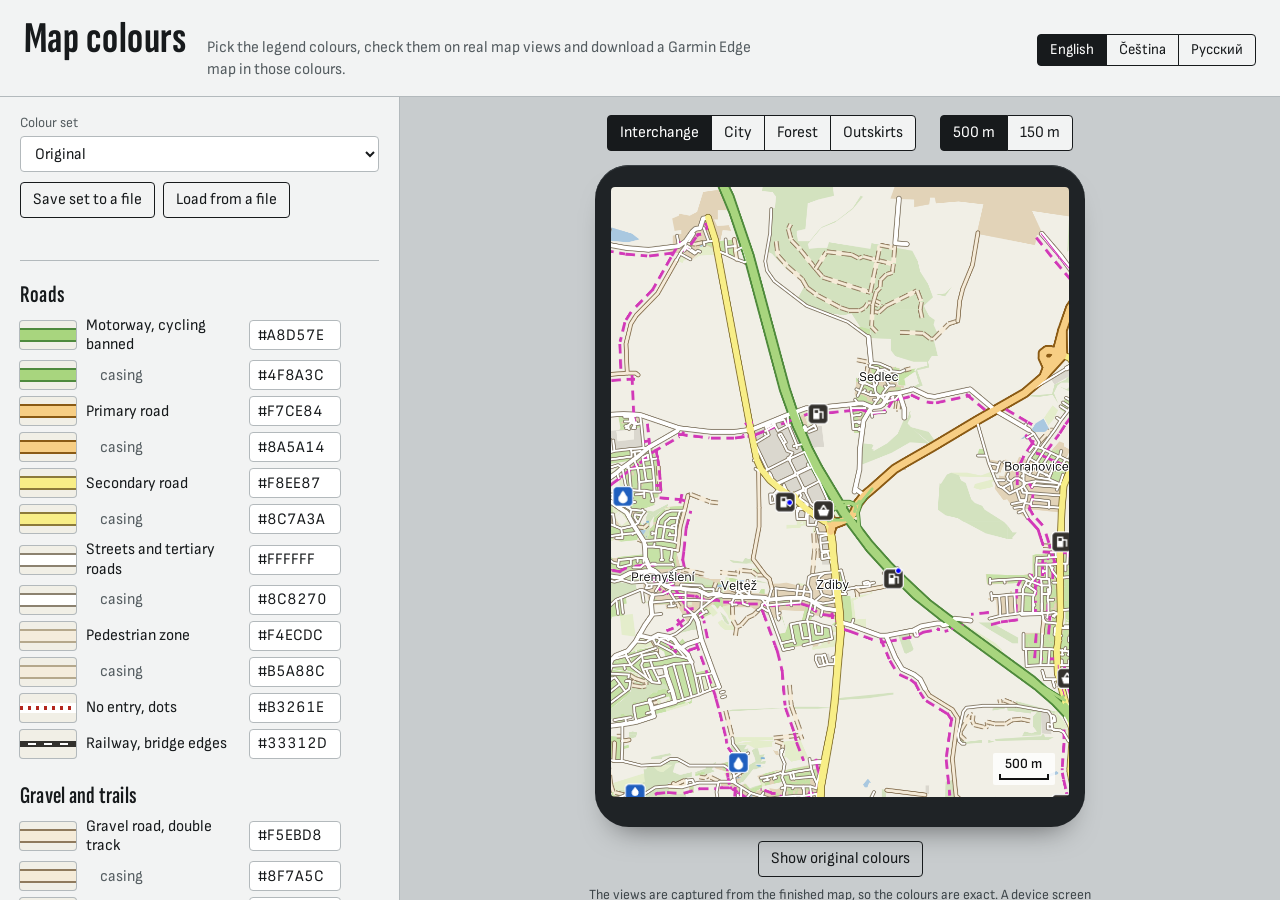
==== site/index.html @ abed0397 "Map style, build scripts and colour configurator A cycling map for Garmin Edge built from OpenStreet" ====
<!doctype html>
<html lang="en">
<head>
<meta charset="utf-8">
<meta name="viewport" content="width=device-width, initial-scale=1">
<title>Map colours for Garmin Edge</title>
<meta name="description" content="Pick the colours of a cycling map for Garmin Edge, preview them and download the recoloured .img. Everything happens in your browser.">
<link rel="icon" href="data:,">
<link rel="preconnect" href="https://fonts.googleapis.com">
<link rel="preconnect" href="https://fonts.gstatic.com" crossorigin>
<link href="https://fonts.googleapis.com/css2?family=Sofia+Sans+Extra+Condensed:wght@600;700&family=Sofia+Sans+Semi+Condensed:wght@400;500;600&display=swap" rel="stylesheet">
<link rel="stylesheet" href="style.css">
</head>
<body>
<header class="top">
  <h1 data-i18n="heading">Map colours</h1>
  <p class="lede" data-i18n="lede">Pick the legend colours, check them on real map views and download a Garmin Edge map in those colours.</p>
  <nav class="languages" id="languages" aria-label="Language" data-i18n-label="languages"></nav>
</header>

<main class="bench">
  <section class="legend" aria-label="Legend" data-i18n-label="legend">
    <div class="legend-tools">
      <label class="field">
        <span data-i18n="presetLabel">Colour set</span>
        <select id="preset"></select>
      </label>
      <p class="preset-note" id="preset-note" hidden></p>
      <div class="tool-row">
        <button type="button" id="save-palette" data-i18n="savePalette">Save set to a file</button>
        <button type="button" id="load-palette" data-i18n="loadPalette">Load from a file</button>
        <input type="file" id="palette-file" accept="application/json,.json" hidden>
      </div>
      <p class="message" id="palette-message" role="status"></p>
    </div>
    <div id="legend"></div>
  </section>

  <section class="stage" aria-label="Preview" data-i18n-label="preview">
    <div class="stage-controls">
      <div class="tabs" id="scenes" role="tablist" aria-label="Place" data-i18n-label="place"></div>
      <div class="segmented" id="screens" role="group" aria-label="Scale" data-i18n-label="scale"></div>
    </div>

    <div class="device">
      <div class="screen" id="screen">
        <canvas id="view" width="960" height="1280" aria-label="Map view in the chosen colours" data-i18n-label="viewLabel"></canvas>
        <div class="scale" id="scale" hidden><span id="scale-label"></span><i id="scale-bar"></i></div>
        <p class="screen-status" id="frame-status" role="status">Loading the view…</p>
      </div>
    </div>

    <div class="under-device">
      <button type="button" id="compare" aria-pressed="false">Show original colours</button>
      <p class="credit">
        <span data-i18n="credit">The views are captured from the finished map, so the colours are exact. A device screen looks paler than a monitor.</span>
        <a href="https://www.openstreetmap.org/copyright" data-i18n="osmCredit">Map data © OpenStreetMap contributors, ODbL</a>
      </p>
    </div>

    <div class="export">
      <h2 data-i18n="exportHeading">Download the map</h2>
      <div class="export-row">
        <label class="field">
          <span data-i18n="region">Region</span>
          <select id="region"></select>
        </label>
        <button type="button" class="primary" id="download" data-i18n="download">Download .img</button>
      </div>
      <progress id="progress" max="1" value="0" hidden></progress>
      <p class="message" id="export-message" role="status">The file is put together in your browser; nothing is sent to a server. Copy it to the Garmin folder on the device.</p>
    </div>

    <section class="install" aria-labelledby="install-heading">
      <h2 id="install-heading" data-i18n="installHeading">Put the map on your Edge</h2>
      <ol>
        <li data-i18n="installConnect">Connect the Edge to a computer with a USB cable. Windows shows it in Explorer. On a Mac, an Edge 530, 830 or 1030 appears as a disk in Finder; an Edge 540, 840, 1040, 1050 or newer needs a file transfer app such as OpenMTP.</li>
        <li data-i18n="installCopy">Copy the downloaded .img file into the Garmin folder on the device. The file can have any name.</li>
        <li data-i18n="installRestart">Unplug the cable and wait for the Edge to restart.</li>
        <li data-i18n="installEnable">On the Edge, open the settings of the profile you ride with, go to Navigation, then Map, and switch the new map on in the list of maps.</li>
        <li data-i18n="installStock">Leave Garmin's own map switched on as well. This map is drawn on top; routes are still calculated by Garmin's map, because this one has no routing data.</li>
      </ol>
      <p class="install-note" data-i18n="installTried">Tried on an Edge 830 so far: labels, navigation and rerouting work. For other models the steps follow Garmin's manuals. If the map does not appear, switch Garmin's map off for a moment to check that the device reads the file.</p>    </section>
  </section>
</main>

<script type="module" src="app.js"></script>
</body>
</html>
---- site/style.css ----
/* Стол картографа: нейтрально-серое окружение, чтобы интерфейс не искажал восприятие цветов карты. */
:root {
  --surround: #C8CCCE;
  --panel: #F2F3F3;
  --ink: #171A1C;
  --muted: #555D61;
  --rule: #B3B9BC;
  --accent: #0A6B74;
  --bezel: #1F2326;
  --map-bg: #F1EFE6;
  --ui: "Sofia Sans Semi Condensed", "Helvetica Neue", Arial, sans-serif;
  --display: "Sofia Sans Extra Condensed", "Arial Narrow", sans-serif;
}

* { box-sizing: border-box; }

body {
  margin: 0;
  background: var(--surround);
  color: var(--ink);
  font: 400 16px/1.4 var(--ui);
  /* Легенда и превью прокручиваются порознь: кадр остаётся на виду, пока листаешь цвета. */
  height: 100vh;
  display: flex;
  flex-direction: column;
}

button, select, input { font: inherit; color: inherit; }

:focus-visible { outline: 2px solid var(--accent); outline-offset: 2px; }

.top {
  display: flex;
  align-items: baseline;
  gap: 20px;
  flex-wrap: wrap;
  padding: 18px 24px 14px;
  background: var(--panel);
  border-bottom: 1px solid var(--rule);
}

h1 {
  margin: 0;
  font: 700 44px/0.95 var(--display);
  letter-spacing: 0.01em;
}

.lede { margin: 0; max-width: 62ch; color: var(--muted); }

.languages { margin-left: auto; align-self: center; }
.languages button { height: 32px; font-size: 15px; }

.bench {
  flex: 1;
  min-height: 0;
  display: grid;
  grid-template-columns: minmax(320px, 400px) 1fr;
}
.legend, .stage { overflow-y: auto; }

/* ---------- легенда ---------- */
.legend {
  background: var(--panel);
  border-right: 1px solid var(--rule);
  padding: 16px 20px 40px;
}

.legend-tools { padding-bottom: 14px; border-bottom: 1px solid var(--rule); }

.field { display: grid; gap: 4px; }
.field > span { font-size: 14px; color: var(--muted); }

select {
  height: 36px;
  padding: 0 10px;
  border: 1px solid var(--rule);
  border-radius: 4px;
  background: #fff;
}

.preset-note { margin: 8px 0 0; font-size: 14px; color: var(--muted); }

.tool-row { display: flex; gap: 8px; flex-wrap: wrap; margin-top: 10px; }

button {
  height: 36px;
  padding: 0 12px;
  border: 1px solid var(--ink);
  border-radius: 4px;
  background: transparent;
  cursor: pointer;
}
button:hover { background: rgba(23, 26, 28, 0.07); }
button[aria-pressed="true"] { background: var(--ink); color: #fff; }
button.primary { background: var(--ink); color: #fff; font-weight: 600; padding: 0 18px; }
button.primary:hover { background: #2C3236; }
button:disabled { opacity: 0.5; cursor: default; }

.message { margin: 8px 0 0; font-size: 14px; color: var(--muted); min-height: 1.4em; }
.message.error { color: #9B1C1C; }

.group h2 {
  margin: 22px 0 6px;
  font: 600 24px/1 var(--display);
  letter-spacing: 0.01em;
}

.row {
  display: grid;
  grid-template-columns: 56px 1fr 92px 28px;
  align-items: center;
  gap: 10px;
  padding: 3px 0;
}
.row.sub .name { color: var(--muted); padding-left: 14px; }

.name { min-width: 0; overflow-wrap: anywhere; line-height: 1.2; }

/* Образец стоит на плашке цвета фона карты: контраст с фоном виден прямо в легенде. */
.well {
  position: relative;
  width: 56px;
  height: 28px;
  border-radius: 3px;
  background: var(--map-bg);
  box-shadow: 0 0 0 1px var(--rule);
  display: grid;
  place-items: center;
  overflow: hidden;
}
.well input[type="color"] {
  position: absolute;
  inset: 0;
  width: 100%;
  height: 100%;
  opacity: 0;
  cursor: pointer;
  border: 0;
  padding: 0;
}
.well:focus-within { outline: 2px solid var(--accent); outline-offset: 2px; }

.sample { display: block; width: 100%; }
.k-road .sample { height: 14px; background: var(--c); border-block: 2px solid var(--pair); }
.k-casing .sample { height: 14px; background: var(--pair); border-block: 2px solid var(--c); }
.k-line .sample { height: 3px; background: var(--c); }
.k-dash .sample { height: 3px; background: repeating-linear-gradient(90deg, var(--c) 0 6px, transparent 6px 10px); }
.k-longdash .sample { height: 4px; background: repeating-linear-gradient(90deg, var(--c) 0 11px, transparent 11px 17px); }
.k-dotline .sample { height: 3px; background: repeating-linear-gradient(90deg, var(--c) 0 3px, transparent 3px 8px); }
.k-dots .sample {
  height: 10px;
  background:
    repeating-linear-gradient(90deg, var(--c) 0 3px, transparent 3px 8px) center / 100% 4px no-repeat,
    var(--pair);
}
.k-rail .sample {
  height: 6px;
  background:
    repeating-linear-gradient(90deg, transparent 0 8px, var(--pair) 8px 16px) center / 100% 2px no-repeat,
    var(--c);
}
.k-area .sample { height: 28px; background: var(--c); }
.k-marks .sample {
  height: 28px;
  background: radial-gradient(circle, var(--c) 0 1.6px, transparent 2px) 0 0 / 11px 11px, var(--pair);
}
.k-hatch .sample {
  height: 28px;
  background: repeating-linear-gradient(135deg, var(--c) 0 2px, transparent 2px 9px);
}
.k-wet .sample {
  height: 28px;
  background: linear-gradient(90deg, var(--c) 0 50%, transparent 50%) 0 3px / 16px 7px;
  -webkit-mask: repeating-linear-gradient(#000 0 2px, transparent 2px 7px);
  mask: repeating-linear-gradient(#000 0 2px, transparent 2px 7px);
}
.k-text .sample { width: auto; color: var(--c); font: 600 17px/1 var(--ui); }

.hex {
  width: 92px;
  height: 30px;
  padding: 0 8px;
  border: 1px solid var(--rule);
  border-radius: 4px;
  background: #fff;
  font-variant-numeric: tabular-nums;
  text-transform: uppercase;
}
.hex.invalid { border-color: #9B1C1C; }

.undo {
  width: 28px;
  height: 28px;
  padding: 0;
  border: 0;
  border-radius: 50%;
  font-size: 17px;
  line-height: 1;
  color: var(--accent);
  visibility: hidden;
}
.row.changed .undo { visibility: visible; }

/* ---------- превью ---------- */
.stage {
  padding: 18px 24px 48px;
  display: grid;
  justify-items: center;
  align-content: start;
  gap: 14px;
}

.stage-controls {
  display: flex;
  gap: 14px 24px;
  flex-wrap: wrap;
  justify-content: center;
  align-items: center;
}

.tabs, .segmented, .languages { display: flex; flex-wrap: wrap; }
.tabs button, .segmented button, .languages button { border-radius: 0; margin-left: -1px; background: var(--panel); }
.tabs button:first-child, .segmented button:first-child, .languages button:first-child { border-radius: 4px 0 0 4px; margin-left: 0; }
.tabs button:last-child, .segmented button:last-child, .languages button:last-child { border-radius: 0 4px 4px 0; }
.tabs button[aria-selected="true"], .segmented button[aria-pressed="true"], .languages button[aria-pressed="true"] { background: var(--ink); color: #fff; }

.device {
  padding: 22px 16px 30px;
  border-radius: 34px;
  background: var(--bezel);
  box-shadow: 0 1px 0 #3A4044 inset, 0 18px 30px -18px rgba(0, 0, 0, 0.55);
  max-width: 100%;
}

.screen {
  position: relative;
  container-type: inline-size;
  /* 480 точек — размер области карты на приборе; на низком экране кадр сжимается, чтобы влезть целиком */
  width: clamp(300px, calc((100vh - 290px) * 0.75), 480px);
  max-width: 100%;
  aspect-ratio: 3 / 4;
  background: #000;
  border-radius: 4px;
  overflow: hidden;
}
.screen canvas { display: block; width: 100%; height: 100%; }

.scale {
  position: absolute;
  right: 14px;
  bottom: 12px;
  display: grid;
  justify-items: center;
  gap: 3px;
  padding: 4px 6px 5px;
  background: rgba(255, 255, 255, 0.82);
  border-radius: 2px;
  font: 600 14px/1 var(--ui);
  color: #111;
}
.scale i {
  display: block;
  height: 6px;
  border: 2px solid #111;
  border-top: 0;
}

.screen-status {
  position: absolute;
  inset: 0;
  margin: 0;
  display: grid;
  place-items: center;
  padding: 24px;
  text-align: center;
  color: #E4E7E8;
  background: rgba(20, 23, 25, 0.86);
}
.screen-status[hidden] { display: none; }

.under-device { display: grid; justify-items: center; gap: 8px; max-width: 520px; }
.credit { margin: 0; font-size: 14px; color: #3F474B; text-align: center; }
.credit a { color: inherit; text-underline-offset: 2px; }

.export, .install {
  width: min(520px, 100%);
  padding: 16px 18px 14px;
  background: var(--panel);
  border: 1px solid var(--rule);
  border-radius: 6px;
}
.export h2, .install h2 { margin: 0 0 10px; font: 600 24px/1 var(--display); }

.install ol { margin: 0; padding-left: 1.3em; display: grid; gap: 6px; }
.install ol li::marker { font-weight: 600; font-variant-numeric: tabular-nums; }
.install-note { margin: 12px 0 0; font-size: 14px; color: var(--muted); }.export-row { display: flex; gap: 12px; align-items: end; flex-wrap: wrap; }
.export-row .field { flex: 1 1 200px; }
progress { width: 100%; height: 8px; margin-top: 12px; accent-color: var(--accent); }

@media (max-width: 860px) {
  body { height: auto; display: block; }
  .legend, .stage { overflow-y: visible; }
  .stage > * { min-width: 0; max-width: 100%; }
  .device { padding: 16px 10px 22px; border-radius: 26px; }
  .screen { width: min(480px, calc(100vw - 52px)); }
  .bench { grid-template-columns: 1fr; }
  .stage { order: -1; padding: 16px 16px 28px; }
  .legend { border-right: 0; border-top: 1px solid var(--rule); padding: 16px 16px 40px; }
  h1 { font-size: 36px; }
  .top { padding: 14px 16px 12px; gap: 10px 20px; }
  .languages { margin-left: 0; }
}
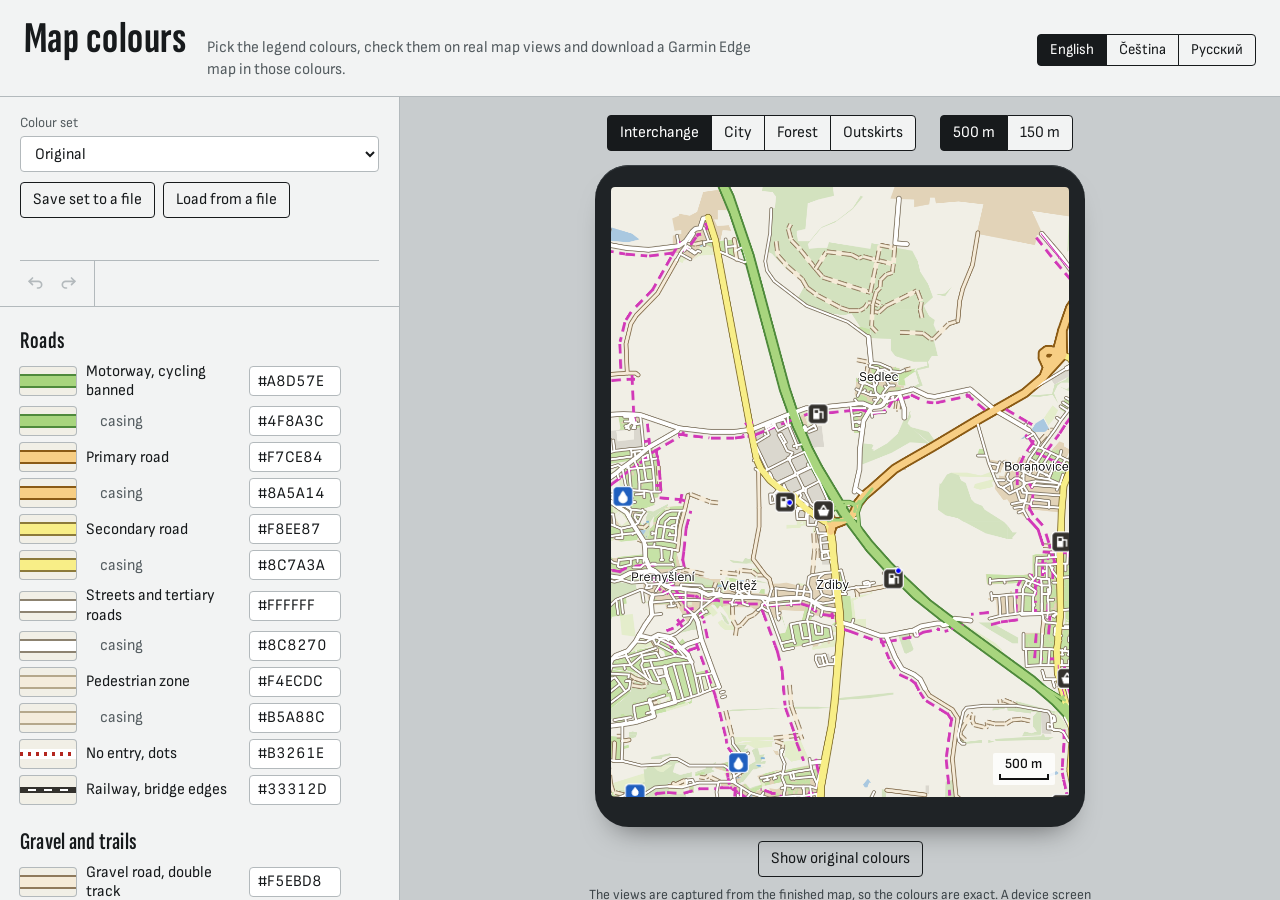
==== commit b255dd03: "Add change history to the colour editor A new row in the legend holds step back and step forward arr" ====
--- a/site/index.html
+++ b/site/index.html
@@ -32,6 +32,15 @@
         <input type="file" id="palette-file" accept="application/json,.json" hidden>
       </div>
       <p class="message" id="palette-message" role="status"></p>
+    </div>
+    <div class="history" role="group" aria-label="History of changes" data-i18n-label="history">
+      <button type="button" class="history-arrow" id="history-back" aria-label="Step back" data-i18n-label="historyBack">
+        <svg viewBox="0 0 24 24" aria-hidden="true"><path d="M9 14l-4-4 4-4"/><path d="M5 10h11a4 4 0 1 1 0 8h-1"/></svg>
+      </button>
+      <button type="button" class="history-arrow" id="history-forward" aria-label="Step forward" data-i18n-label="historyForward">
+        <svg viewBox="0 0 24 24" aria-hidden="true"><path d="M15 14l4-4-4-4"/><path d="M19 10H8a4 4 0 1 0 0 8h1"/></svg>
+      </button>
+      <div class="history-strip" id="history-strip"></div>
     </div>
     <div id="legend"></div>
   </section>
--- a/site/style.css
+++ b/site/style.css
@@ -99,6 +99,77 @@
 .message { margin: 8px 0 0; font-size: 14px; color: var(--muted); min-height: 1.4em; }
 .message.error { color: #9B1C1C; }
 
+/* История правок: стрелки и лента образцов. Прилипает к верху легенды, чтобы быть под рукой в конце списка.
+   Отступ прилипания браузер считает от края содержимого, поэтому top гасит верхнее поле легенды. */
+.history {
+  position: sticky;
+  top: -16px;
+  z-index: 1;
+  display: flex;
+  align-items: center;
+  gap: 4px;
+  height: 46px;
+  margin: 0 -20px;
+  padding: 0 20px;
+  background: var(--panel);
+  border-bottom: 1px solid var(--rule);
+}
+.history-arrow {
+  flex: none;
+  width: 30px;
+  height: 30px;
+  padding: 0;
+  border: 0;
+  display: grid;
+  place-items: center;
+}
+.history-arrow svg {
+  width: 20px;
+  height: 20px;
+  fill: none;
+  stroke: currentColor;
+  stroke-width: 2;
+  stroke-linecap: round;
+  stroke-linejoin: round;
+}
+/* Не disabled: кнопка остаётся в порядке обхода и не теряет фокус, когда шаги кончились. */
+.history-arrow[aria-disabled="true"] { color: var(--rule); cursor: default; }
+.history-arrow[aria-disabled="true"]:hover { background: transparent; }
+
+.history-strip {
+  position: relative;
+  flex: 1;
+  width: 0;                /* иначе длинная лента распирает страницу на узком экране, вместо того чтобы прокручиваться */
+  min-width: 0;
+  display: flex;
+  align-items: center;
+  gap: 7px;
+  height: 100%;
+  margin-left: 6px;
+  padding: 0 6px 0 12px;
+  border-left: 1px solid var(--rule);
+  overflow-x: auto;
+  scrollbar-width: none;
+}
+.history-strip::-webkit-scrollbar { display: none; }
+
+.swatch {
+  flex: none;
+  display: flex;
+  width: 22px;
+  height: 22px;
+  padding: 0;
+  border: 0;
+  border-radius: 3px;
+  box-shadow: 0 0 0 1px var(--rule);
+  overflow: hidden;
+}
+.swatch i { flex: 1; }
+.swatch[aria-current="step"] { box-shadow: 0 0 0 2px var(--panel), 0 0 0 4px var(--ink); }
+/* Отменённые шаги: бледнеет заливка, рамка остаётся, иначе светлый образец пропадает совсем. */
+.swatch.ahead i { opacity: 0.35; }
+.swatch.ahead:hover i, .swatch.ahead:focus-visible i { opacity: 1; }
+
 .group h2 {
   margin: 22px 0 6px;
   font: 600 24px/1 var(--display);
@@ -306,6 +377,7 @@
   .bench { grid-template-columns: 1fr; }
   .stage { order: -1; padding: 16px 16px 28px; }
   .legend { border-right: 0; border-top: 1px solid var(--rule); padding: 16px 16px 40px; }
+  .history { top: 0; margin: 0 -16px; padding: 0 16px; }
   h1 { font-size: 36px; }
   .top { padding: 14px 16px 12px; gap: 10px 20px; }
   .languages { margin-left: 0; }
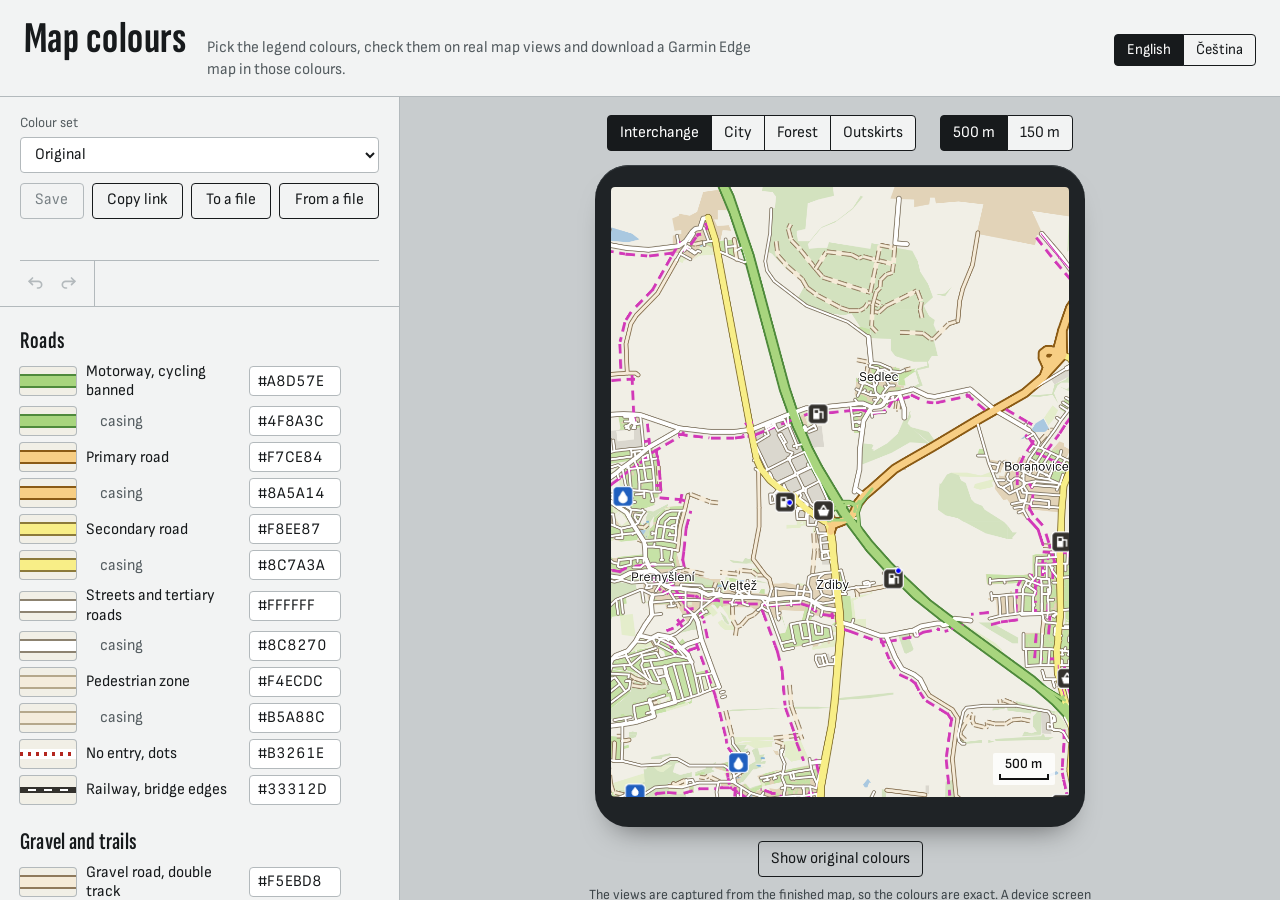
==== commit dc5908de: "Add saved colour sets and a shareable link to the colour editor The current colours can be saved in " ====
--- a/site/index.html
+++ b/site/index.html
@@ -26,11 +26,20 @@
         <select id="preset"></select>
       </label>
       <p class="preset-note" id="preset-note" hidden></p>
-      <div class="tool-row">
-        <button type="button" id="save-palette" data-i18n="savePalette">Save set to a file</button>
-        <button type="button" id="load-palette" data-i18n="loadPalette">Load from a file</button>
+      <div class="tool-row" id="set-tools">
+        <button type="button" id="save-set" data-i18n="saveSet">Save</button>
+        <button type="button" id="copy-link" data-i18n="copyLink" data-i18n-title="copyLinkTitle">Copy link</button>
+        <button type="button" id="save-palette" data-i18n="toFile" data-i18n-label="savePalette" data-i18n-title="savePalette">To a file</button>
+        <button type="button" id="load-palette" data-i18n="fromFile" data-i18n-label="loadPalette" data-i18n-title="loadPalette">From a file</button>
         <input type="file" id="palette-file" accept="application/json,.json" hidden>
       </div>
+      <form class="tool-row" id="set-form" novalidate hidden>
+        <input type="text" id="set-name" maxlength="40" spellcheck="false" autocomplete="off">
+        <button type="submit" id="set-confirm">Save</button>
+        <button type="button" class="icon" id="set-cancel" aria-label="Cancel" data-i18n-label="cancel" data-i18n-title="cancel">
+          <svg viewBox="0 0 24 24" aria-hidden="true"><path d="M6 6l12 12"/><path d="M18 6L6 18"/></svg>
+        </button>
+      </form>
       <p class="message" id="palette-message" role="status"></p>
     </div>
     <div class="history" role="group" aria-label="History of changes" data-i18n-label="history">
--- a/site/style.css
+++ b/site/style.css
@@ -65,7 +65,7 @@
   padding: 16px 20px 40px;
 }
 
-.legend-tools { padding-bottom: 14px; border-bottom: 1px solid var(--rule); }
+.legend-tools { padding-bottom: 14px; border-bottom: 1px solid var(--rule); container-type: inline-size; }
 
 .field { display: grid; gap: 4px; }
 .field > span { font-size: 14px; color: var(--muted); }
@@ -81,6 +81,37 @@
 .preset-note { margin: 8px 0 0; font-size: 14px; color: var(--muted); }
 
 .tool-row { display: flex; gap: 8px; flex-wrap: wrap; margin-top: 10px; }
+.tool-row[hidden] { display: none !important; }
+/* Четыре кнопки набора занимают строку целиком; где строка для них узка, встают два на два, а не три и одна. */
+#set-tools button { flex: 1 1 auto; padding: 0 10px; }
+@container (max-width: 349px) {
+  #set-tools { display: grid; grid-template-columns: 1fr 1fr; }
+}
+/* Кнопка «Сохранить» на готовом наборе: выглядит выключенной, но по нажатию объясняет почему. */
+.tool-row button[aria-disabled="true"] { border-color: var(--rule); color: #7A8286; cursor: default; }
+.tool-row button[aria-disabled="true"]:hover { background: transparent; }
+
+/* Строка кнопок на время превращается в поле: имя набора или ссылка. */
+#set-form { flex-wrap: nowrap; }
+#set-name {
+  flex: 1;
+  min-width: 0;
+  height: 36px;
+  padding: 0 10px;
+  border: 1px solid var(--rule);
+  border-radius: 4px;
+  background: #fff;
+}
+#set-name.invalid { border-color: #9B1C1C; }
+button.icon { flex: none; width: 36px; padding: 0; display: grid; place-items: center; }
+button.icon svg {
+  width: 18px;
+  height: 18px;
+  fill: none;
+  stroke: currentColor;
+  stroke-width: 2;
+  stroke-linecap: round;
+}
 
 button {
   height: 36px;
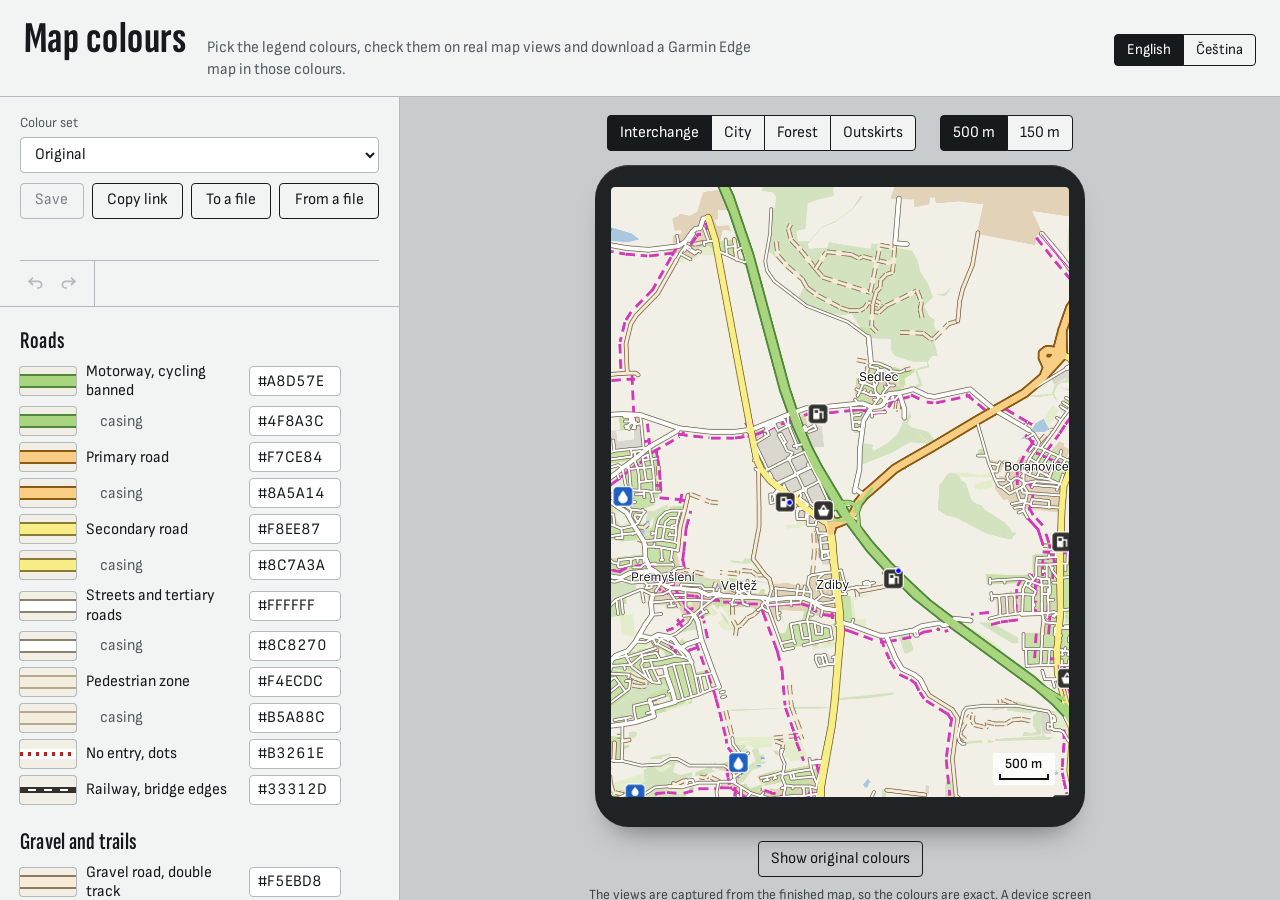
==== commit 18675d89: "Offer the map for Edge 1050/1060 on the colours page Build: ./build.sh <region> --edge1060 writes ou" ====
--- a/site/index.html
+++ b/site/index.html
@@ -78,6 +78,10 @@
 
     <div class="export">
       <h2 data-i18n="exportHeading">Download the map</h2>
+      <div class="field" id="device-field" hidden>
+        <span id="device-label" data-i18n="device">Device</span>
+        <div class="segmented" id="devices" role="group" aria-labelledby="device-label"></div>
+      </div>
       <div class="export-row">
         <label class="field">
           <span data-i18n="region">Region</span>
@@ -96,6 +100,7 @@
         <li data-i18n="installCopy">Copy the downloaded .img file into the Garmin folder on the device. The file can have any name.</li>
         <li data-i18n="installRestart">Unplug the cable and wait for the Edge to restart.</li>
         <li data-i18n="installEnable">On the Edge, open the settings of the profile you ride with, go to Navigation, then Map, and switch the new map on in the list of maps.</li>
+        <li data-i18n="installDetail" data-device="edge1060" hidden>In the same Map settings, open Appearance and set Map Detail to Less. The map is drawn for that setting.</li>
         <li data-i18n="installStock">Leave Garmin's own map switched on as well. This map is drawn on top; routes are still calculated by Garmin's map, because this one has no routing data.</li>
       </ol>
       <p class="install-note" data-i18n="installTried">Tried on an Edge 830 so far: labels, navigation and rerouting work. For other models the steps follow Garmin's manuals. If the map does not appear, switch Garmin's map off for a moment to check that the device reads the file.</p>    </section>
--- a/site/style.css
+++ b/site/style.css
@@ -68,6 +68,7 @@
 .legend-tools { padding-bottom: 14px; border-bottom: 1px solid var(--rule); container-type: inline-size; }
 
 .field { display: grid; gap: 4px; }
+.field[hidden] { display: none; }
 .field > span { font-size: 14px; color: var(--muted); }
 
 select {
@@ -395,7 +396,12 @@
 
 .install ol { margin: 0; padding-left: 1.3em; display: grid; gap: 6px; }
 .install ol li::marker { font-weight: 600; font-variant-numeric: tabular-nums; }
-.install-note { margin: 12px 0 0; font-size: 14px; color: var(--muted); }.export-row { display: flex; gap: 12px; align-items: end; flex-wrap: wrap; }
+.install-note { margin: 12px 0 0; font-size: 14px; color: var(--muted); }
+/* Выбор прибора: две равные кнопки во всю ширину; на узком экране подпись переносится внутри кнопки. */
+#device-field { margin-bottom: 12px; }
+#devices { flex-wrap: nowrap; }
+#devices button { flex: 1 1 0; height: auto; min-height: 36px; padding: 6px 10px; line-height: 1.2; }
+.export-row { display: flex; gap: 12px; align-items: end; flex-wrap: wrap; }
 .export-row .field { flex: 1 1 200px; }
 progress { width: 100%; height: 8px; margin-top: 12px; accent-color: var(--accent); }
 
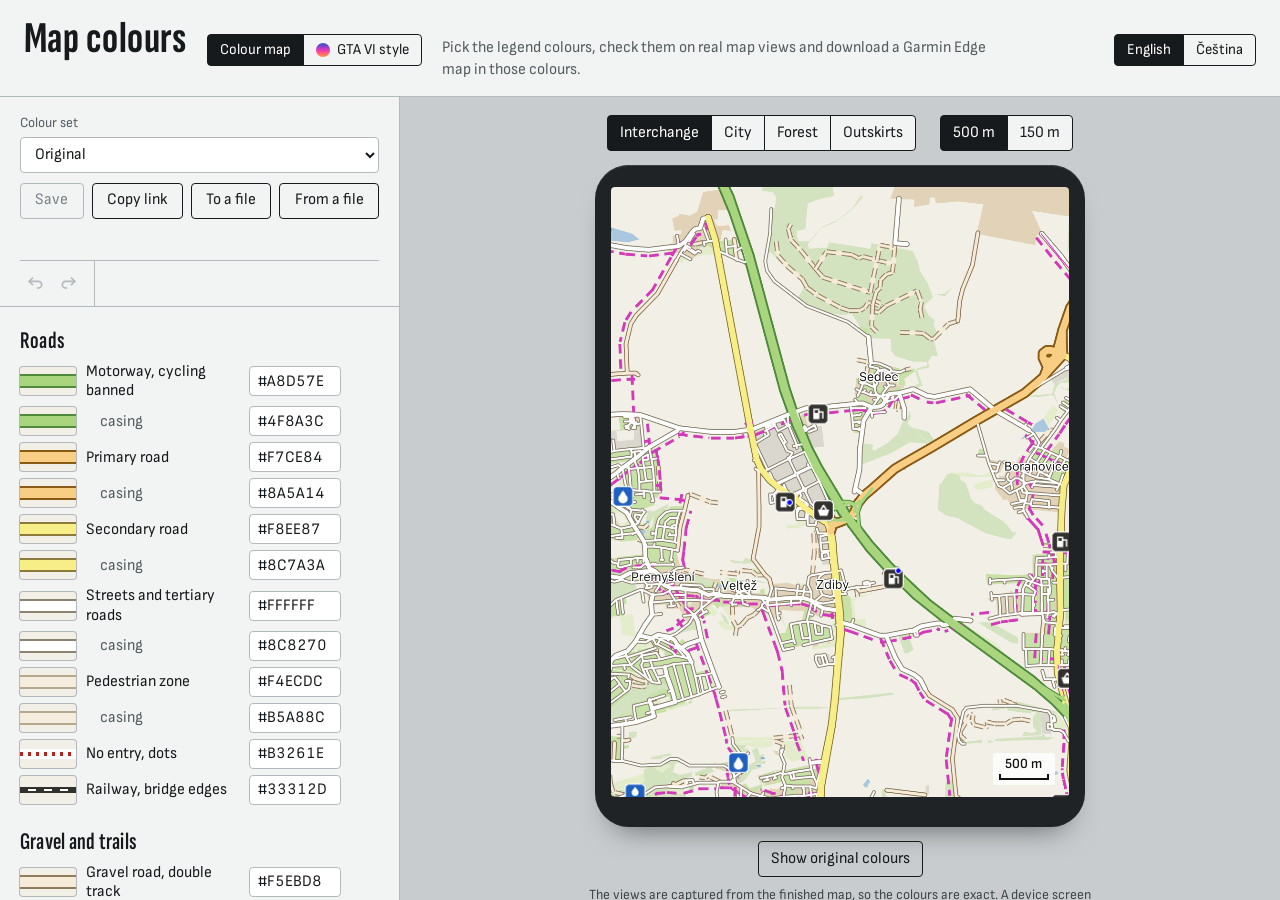
==== commit a9151cbc: "Add a GTA VI style mode to the colours page - Header switch "Colour map | GTA VI style"; the mode op" ====
--- a/site/index.html
+++ b/site/index.html
@@ -10,11 +10,17 @@
 <link rel="preconnect" href="https://fonts.gstatic.com" crossorigin>
 <link href="https://fonts.googleapis.com/css2?family=Sofia+Sans+Extra+Condensed:wght@600;700&family=Sofia+Sans+Semi+Condensed:wght@400;500;600&display=swap" rel="stylesheet">
 <link rel="stylesheet" href="style.css">
+<link rel="stylesheet" href="gta.css">
 </head>
 <body>
+<div class="sky" aria-hidden="true"><i class="day"></i><i class="night"></i></div>
 <header class="top">
   <h1 data-i18n="heading">Map colours</h1>
-  <p class="lede" data-i18n="lede">Pick the legend colours, check them on real map views and download a Garmin Edge map in those colours.</p>
+  <nav class="modes" id="modes" aria-label="Map" data-i18n-label="modes">
+    <a href="./" data-mode="colour" data-i18n="modeColour">Colour map</a>
+    <a href="?map=gta" data-mode="gta" class="gta" data-i18n="modeGta">GTA VI style</a>
+  </nav>
+  <p class="lede" id="lede" data-i18n="lede">Pick the legend colours, check them on real map views and download a Garmin Edge map in those colours.</p>
   <nav class="languages" id="languages" aria-label="Language" data-i18n-label="languages"></nav>
 </header>
 
@@ -107,6 +113,82 @@
   </section>
 </main>
 
+<!-- Режим «GTA VI style» (gta.js, gta.css): готовая карта, цвета не меняются, поэтому без редактора. -->
+<div class="gta-page" id="gta-page" hidden>
+  <main class="gta-main">
+    <section class="hero">
+      <div class="pitch">
+        <p class="eyebrow" data-i18n="gtaEyebrow">New · Prague and Brdy</p>
+        <h2 class="title"><span class="pre" data-i18n="gtaTitlePre">The map in</span><span class="big" data-i18n="gtaTitle">GTA VI style</span></h2>
+        <p class="gta-lede" data-i18n="gtaLede">Roads in one colour, houses, a light map by day and a dark one at night. Nothing to set up: the colours are fixed.</p>
+        <ul class="features">
+          <li><span class="ico"><svg class="i" viewBox="0 0 24 24" aria-hidden="true"><path d="M4 21 9 3M20 21 15 3M12 6v2M12 11v2M12 16v3"/></svg></span>
+            <span><b data-i18n="gtaRoadsTitle">One road grey</b><span data-i18n="gtaRoads">Gold lanes on motorways, pale yellow on main roads.</span></span></li>
+          <li><span class="ico"><svg class="i" viewBox="0 0 24 24" aria-hidden="true"><path d="M3 21h18M5 21V11l7-6 7 6v10M10 21v-6h4v6"/></svg></span>
+            <span><b data-i18n="gtaHousesTitle">Houses</b><span data-i18n="gtaHouses">Every building, from 120 m in.</span></span></li>
+          <li><span class="ico"><svg class="i" viewBox="0 0 24 24" aria-hidden="true"><path d="M21 13.5A8.5 8.5 0 1 1 10.5 3a6.6 6.6 0 0 0 10.5 10.5Z"/></svg></span>
+            <span><b data-i18n="gtaNightTitle">Day and night</b><span data-i18n="gtaNight">The Edge switches with its own day and night mode.</span></span></li>
+          <li><span class="ico"><svg class="i" viewBox="0 0 24 24" aria-hidden="true"><path d="M5 20c2-3 1-6 4-8s5-1 6-4 1-4 3-5"/><path d="M4 9h3M15 17h4" stroke-dasharray="1 3"/></svg></span>
+            <span><b data-i18n="gtaTrailsTitle">Trails up close</b><span data-i18n="gtaTrails">Paths and rough tracks only at 50–80 m.</span></span></li>
+        </ul>
+        <div class="card get">
+          <h2 data-i18n="exportHeading">Download the map</h2>
+          <div class="get-row">
+            <label class="field"><span data-i18n="region">Region</span><select id="gta-region"></select></label>
+            <button type="button" class="go" id="gta-download"><svg viewBox="0 0 24 24" aria-hidden="true"><path d="M12 4v11M7 10l5 5 5-5M5 20h14"/></svg><span data-i18n="download">Download .img</span></button>
+          </div>
+          <progress id="gta-progress" max="1" value="0" hidden></progress>
+          <p class="note" id="gta-message" role="status"></p>
+        </div>
+      </div>
+
+      <div class="viewer">
+        <div class="pills scenes" id="gta-scenes" role="group" aria-label="Place" data-i18n-label="place"></div>
+        <div class="minimap">
+          <div class="mm-screen">
+            <img class="d" alt="" data-i18n-label="gtaDayView">
+            <img class="n" alt="" data-i18n-label="gtaNightView">
+            <!-- ездок в середине кадра, как Edge держит своё место на карте -->
+            <svg class="player" viewBox="-16 -16 32 32" aria-hidden="true"><circle r="13" fill="#111" stroke="#fff" stroke-width="2"/><path d="M0 -7.5 6.5 6.5 0 3 -6.5 6.5Z" fill="#fff"/></svg>
+            <p class="mm-status" id="gta-status" role="status" hidden></p>
+          </div>
+          <span class="north" aria-hidden="true">N</span>
+        </div>
+        <p class="place" id="gta-place"><b></b><span></span></p>
+        <div class="controls">
+          <div class="pills time" id="gta-time" role="group" aria-label="Day or night" data-i18n-label="gtaTime">
+            <button type="button" data-time="day"><svg viewBox="0 0 24 24" aria-hidden="true"><circle cx="12" cy="12" r="4"/><path d="M12 2v2M12 20v2M4.9 4.9l1.4 1.4M17.7 17.7l1.4 1.4M2 12h2M20 12h2M4.9 19.1l1.4-1.4M17.7 6.3l1.4-1.4"/></svg><span data-i18n="gtaDay">Day</span></button>
+            <button type="button" data-time="night"><svg viewBox="0 0 24 24" aria-hidden="true"><path d="M21 13.5A8.5 8.5 0 1 1 10.5 3a6.6 6.6 0 0 0 10.5 10.5Z"/></svg><span data-i18n="gtaNightButton">Night</span></button>
+          </div>
+          <div class="pills zoom" id="gta-screens" role="group" aria-label="Scale" data-i18n-label="scale"></div>
+        </div>
+        <p class="credit"><span data-i18n="gtaCredit">Views from the finished map.</span> <a href="https://www.openstreetmap.org/copyright" data-i18n="osmCredit">Map data © OpenStreetMap contributors, ODbL</a></p>
+      </div>
+    </section>
+
+    <section class="key" aria-labelledby="gta-key-heading">
+      <div class="key-head"><h2 id="gta-key-heading" data-i18n="gtaKeyHeading">Map key</h2><p id="gta-key-note"></p></div>
+      <div class="key-grid" id="gta-key"></div>
+    </section>
+
+    <section class="gta-install" aria-labelledby="gta-install-heading">
+      <h2 class="install-head" id="gta-install-heading" data-i18n="installHeading">Put the map on your Edge</h2>
+      <div class="card">
+        <ol>
+          <li data-i18n="installConnect">Connect the Edge to a computer with a USB cable.</li>
+          <li data-i18n="gtaInstallCopy">Copy the downloaded .img file into the Garmin folder on the device, or into Garmin/Maps on an Edge 1050 or 1060. The file can have any name.</li>
+          <li data-i18n="installRestart">Unplug the cable and wait for the Edge to restart.</li>
+          <li data-i18n="installEnable">On the Edge, open the settings of the profile you ride with, go to Navigation, then Map, and switch the new map on in the list of maps.</li>
+          <li data-i18n="gtaInstallDetail">On an Edge 1050 or 1060, open Appearance in the same Map settings and set Map Detail to Less. The map is drawn for that setting.</li>
+          <li data-i18n="gtaInstallStock">This map covers Garmin's map completely. Routes are still calculated by Garmin's map, so keep it switched on for navigation.</li>
+        </ol>
+        <p class="gta-note" data-i18n="gtaInstallTried">Not tried on a device yet.</p>
+      </div>
+    </section>
+  </main>
+  <footer class="foot" data-i18n="gtaFootnote">Inspired by GTA VI. A fan-made map, not affiliated with Rockstar Games.</footer>
+</div>
+
 <script type="module" src="app.js"></script>
 </body>
 </html>
--- a/site/gta.css
+++ b/site/gta.css
@@ -0,0 +1,255 @@
+/* Режим «GTA VI style» (gta.js). Всё здесь действует только при body.gta, кроме переключателя
+   в шапке и скрытого неба. Цвета страницы следуют за переключателем «День / Ночь» под картой.
+   Градиенты — из коллекции grabient.com/gta-6-gradients, с её собственными опорными цветами. */
+
+:root {
+  /* 3. градиент логотипа: оранжевый, розовый, фиолетовый, синий */
+  --g-logo: linear-gradient(90deg in oklch, oklch(76.53% 0.1575 52.90), oklch(70.47% 0.1875 15.90), oklch(64.09% 0.2332 342.10), oklch(56.28% 0.2161 315.90), oklch(49.93% 0.1873 292.21), oklch(51.56% 0.1814 265.12));
+  --g-logo-up: linear-gradient(0deg in oklch, oklch(76.53% 0.1575 52.90) 0%, oklch(70.47% 0.1875 15.90) 26%, oklch(64.09% 0.2332 342.10) 48%, oklch(56.28% 0.2161 315.90) 68%, oklch(49.93% 0.1873 292.21) 81%, oklch(51.56% 0.1814 265.12) 100%);
+  /* 1. неоновый кобальт, маджента и красный */
+  --g-neon: linear-gradient(90deg in oklch, oklch(58.66% 0.2094 265.08), oklch(63.39% 0.1929 277.76), oklch(62.99% 0.1819 309.46), oklch(60.24% 0.2163 349.62), oklch(61.42% 0.2494 25.56));
+  /* 9. закат над Леонидой */
+  --g-sun: radial-gradient(circle at 50% 50% in oklch, oklch(61.81% 0.2398 350.16) 0%, oklch(67.44% 0.2204 10.41) 15%, oklch(77.95% 0.1339 40.45) 33%, oklch(85.66% 0.0936 57.81) 46%, oklch(79.33% 0.1168 34.75) 56%, oklch(67.49% 0.1597 355.63) 64%, oklch(54.59% 0.1953 316.66) 72%, oklch(43.92% 0.1927 292.06) 80%, oklch(33.27% 0.1581 275.68) 87%, oklch(24.19% 0.1178 264.57) 95%, oklch(20.10% 0.0803 259.59) 100%);
+  /* 7. пастельные небоскрёбы из второго трейлера */
+  --g-sky: linear-gradient(180deg in oklch, oklch(71.82% 0.0712 229.34) 0%, oklch(79.91% 0.0538 295.94) 23%, oklch(84.64% 0.0631 351.90) 36%, oklch(90.71% 0.0453 42.66) 48%, oklch(94.42% 0.0237 79.14) 58%, oklch(89.11% 0.0373 142.84) 71%, oklch(80.35% 0.0620 188.01) 84%, oklch(71.33% 0.0820 192.43) 100%);
+  --gta-ease: cubic-bezier(.2, .7, .2, 1);
+  --gta-fade: 320ms;
+}
+
+/* ---------- переключатель карт в шапке (виден в обоих режимах) ---------- */
+.modes { display: flex; align-self: center; }
+.modes a {
+  display: inline-flex; align-items: center; gap: 7px; height: 32px; padding: 0 12px; margin-left: -1px;
+  border: 1px solid var(--ink); background: var(--panel); color: var(--ink); font-size: 15px; text-decoration: none;
+}
+.modes a:first-child { border-radius: 4px 0 0 4px; margin-left: 0; }
+.modes a:last-child { border-radius: 0 4px 4px 0; }
+.modes a:hover { background: #E4E6E7; }
+.modes a[aria-current="page"] { background: var(--ink); color: #fff; }
+.modes .gta::before { content: ""; width: 14px; height: 14px; border-radius: 50%; background: var(--g-logo-up); }
+
+.sky { display: none; }
+
+/* ---------- цвета режима: ночь и день ---------- */
+body.gta[data-time="night"] {
+  --bg: #0E142C;           /* земля ночной карты: экран и страница — одна поверхность */
+  --ink: #F2F4FA;
+  --muted: #C0B7DD;
+  --accent: #F79AC9;
+  --surface: rgba(19, 25, 56, 0.66);
+  --chip: rgba(255, 255, 255, 0.06);
+  --line: rgba(192, 183, 221, 0.2);
+  --ring: #F3459E;
+  --pressed-bg: #F2F4FA;
+  --pressed-ink: #0E142C;
+  --title: var(--g-logo-up);
+}
+body.gta[data-time="day"] {
+  --bg: #F5EBDB;
+  --ink: #191433;
+  --muted: #45386F;
+  --accent: #833FC5;
+  --surface: rgba(255, 255, 255, 0.7);
+  --chip: rgba(255, 255, 255, 0.55);
+  --line: rgba(69, 56, 111, 0.18);
+  --ring: #833FC5;
+  --pressed-bg: #191433;
+  --pressed-ink: #FFFFFF;
+  --title: var(--g-neon);
+}
+
+body.gta {
+  height: auto; min-height: 100dvh; display: block;
+  background: var(--bg); color: var(--ink);
+  transition: background-color var(--gta-fade) var(--gta-ease), color var(--gta-fade) var(--gta-ease);
+}
+body.gta :focus-visible { outline-color: var(--ring); outline-offset: 3px; }
+body.gta .bench { display: none; }
+
+/* Небо: два неподвижных слоя, которые сменяют друг друга, — градиенты анимировать не нужно. */
+body.gta .sky { display: block; position: fixed; inset: 0; z-index: -2; pointer-events: none; }
+.sky i { position: absolute; inset: 0; opacity: 0; transition: opacity var(--gta-fade) var(--gta-ease); }
+.sky .day { background: radial-gradient(ellipse 45% 55% at 74% 46%, rgba(255, 241, 226, 0.95), rgba(255, 213, 190, 0.5) 45%, transparent 75%), var(--g-sky); }
+.sky .night {
+  background:
+    radial-gradient(ellipse 70% 40% at 50% 112%, rgba(121, 39, 236, 0.34), transparent 70%),
+    radial-gradient(ellipse 40% 40% at 8% -8%, rgba(51, 93, 206, 0.28), transparent 70%),
+    #0E142C;
+}
+body.gta[data-time="day"] .sky .day, body.gta[data-time="night"] .sky .night { opacity: 1; }
+
+/* ---------- шапка в режиме GTA ---------- */
+body.gta .top {
+  position: sticky; top: 0; z-index: 10; align-items: center; gap: 12px 24px; padding: 14px 32px;
+  border-bottom: 0; background: var(--surface);
+  -webkit-backdrop-filter: blur(16px) saturate(1.3); backdrop-filter: blur(16px) saturate(1.3);
+}
+body.gta .top::after { content: ""; position: absolute; left: 0; right: 0; bottom: -3px; height: 3px; background: var(--g-logo); }
+body.gta h1 { font-size: 34px; line-height: 1; }
+
+body.gta .modes, body.gta .languages, .gta-page .pills {
+  display: flex; gap: 4px; padding: 4px; border-radius: 999px; background: var(--chip); box-shadow: inset 0 0 0 1px var(--line);
+}
+body.gta .modes a, body.gta .languages button, .gta-page .pills button {
+  display: inline-flex; align-items: center; justify-content: center; gap: 8px;
+  height: auto; min-height: 40px; margin: 0; padding: 0 16px;
+  border: 2px solid transparent; border-radius: 999px; background: transparent; color: var(--ink);
+  font-weight: 600; cursor: pointer;
+  transition: background-color 180ms var(--gta-ease), color 180ms var(--gta-ease);
+}
+body.gta .languages button { min-height: 36px; padding: 0 12px; font-size: 15px; }
+body.gta .modes a:first-child, body.gta .modes a:last-child,
+body.gta .languages button:first-child, body.gta .languages button:last-child { border-radius: 999px; margin-left: 0; }
+/* наведение — только на невыбранное, чтобы выбранная кнопка не теряла заливку под курсором */
+body.gta .modes a:not([aria-current]):hover, body.gta .languages button:not([aria-pressed="true"]):hover,
+.gta-page .pills button:not([aria-pressed="true"]):hover { background: var(--chip); }
+body.gta .languages [aria-pressed="true"], .gta-page .pills [aria-pressed="true"] { background: var(--pressed-bg); color: var(--pressed-ink); }
+body.gta .modes .gta[aria-current="page"] { background: linear-gradient(var(--bg), var(--bg)) padding-box, var(--g-logo) border-box; color: var(--ink); }
+
+/* ---------- первый экран: рассказ и мини-карта ---------- */
+.gta-page { overflow-x: clip; }       /* солнце за мини-картой не должно расширять страницу */
+.gta-page[hidden] { display: none; }
+.gta-main { max-width: 1320px; margin: 0 auto; padding: 0 32px; }
+.gta-page .hero {
+  display: grid; grid-template-columns: minmax(0, 1fr) auto; gap: 40px 56px; align-items: center;
+  min-height: calc(100dvh - 74px); padding: 28px 0 40px;
+}
+.gta-page .pitch { max-width: 580px; display: grid; gap: 22px; }
+.gta-page .eyebrow {
+  justify-self: start; margin: 0; padding: 5px 14px; border: 1.5px solid transparent; border-radius: 999px;
+  background: linear-gradient(var(--bg), var(--bg)) padding-box, var(--g-logo) border-box;
+  font-size: 15px; font-weight: 600; letter-spacing: .02em;
+}
+.gta-page .title { margin: 0; display: grid; gap: 2px; text-transform: uppercase; }
+.gta-page .title .pre { font: 800 clamp(26px, 2.6vw, 34px)/1 var(--display); letter-spacing: .08em; color: var(--muted); }
+.gta-page .title .big {
+  justify-self: start; padding: 0 .1em .04em 0;      /* место для наклона букв: background-clip его иначе срежет */
+  font: italic 900 clamp(68px, 8.4vw, 122px)/.86 var(--display); letter-spacing: -.005em;
+  background: var(--title); -webkit-background-clip: text; background-clip: text; color: transparent;
+}
+.gta-page .gta-lede { margin: 0; font-size: 19px; line-height: 1.5; max-width: 46ch; }
+
+.gta-page .features { margin: 0; padding: 0; list-style: none; display: grid; grid-template-columns: 1fr 1fr; gap: 14px 22px; }
+.gta-page .features li { display: grid; grid-template-columns: 38px 1fr; gap: 12px; align-items: start; font-size: 15px; line-height: 1.4; color: var(--muted); }
+.gta-page .features b { display: block; color: var(--ink); font-weight: 600; font-size: 16px; }
+.gta-page .ico { width: 38px; height: 38px; border-radius: 10px; display: grid; place-items: center; background: var(--chip); box-shadow: inset 0 0 0 1px var(--line); color: var(--accent); }
+.gta-page svg.i { width: 20px; height: 20px; fill: none; stroke: currentColor; stroke-width: 2; stroke-linecap: round; stroke-linejoin: round; }
+
+.gta-page .card {
+  padding: 18px 20px; border-radius: 16px; background: var(--surface);
+  -webkit-backdrop-filter: blur(14px); backdrop-filter: blur(14px);
+  box-shadow: inset 0 0 0 1px var(--line), 0 20px 40px -28px rgba(10, 8, 40, .55);
+}
+.gta-page .card h2, .gta-page .card h3 { margin: 0 0 12px; font: 800 26px/1 var(--display); letter-spacing: .01em; }
+.gta-page .get-row { display: flex; gap: 12px; align-items: end; flex-wrap: wrap; }
+.gta-page .get-row .field { flex: 1 1 200px; }
+.gta-page .field > span { color: var(--muted); }
+.gta-page select { height: 48px; padding: 0 14px; border: 0; border-radius: 12px; background: var(--chip); color: var(--ink); box-shadow: inset 0 0 0 1px var(--line); cursor: pointer; }
+body.gta[data-time="night"] .gta-page select option { background: #0E142C; }
+.gta-page .go {
+  height: 48px; padding: 0 26px; border: 0; border-radius: 12px; cursor: pointer;
+  background: var(--g-neon); color: #fff;
+  font: 700 19px/1 var(--ui); letter-spacing: .01em;   /* белый на неоне 3,6–4,4 : 1 — хватает для крупного жирного текста */
+  box-shadow: 0 10px 26px -10px rgba(215, 51, 148, .75);
+  transition: transform 160ms var(--gta-ease), box-shadow 160ms var(--gta-ease), filter 160ms var(--gta-ease);
+}
+.gta-page .go:hover { background: var(--g-neon); filter: brightness(1.07) saturate(1.1); box-shadow: 0 14px 34px -10px rgba(215, 51, 148, .9); }
+.gta-page .go:active { transform: scale(.97); }
+.gta-page .go:disabled { opacity: .55; cursor: default; transform: none; }
+.gta-page .go svg { width: 18px; height: 18px; vertical-align: -3px; margin-right: 8px; fill: none; stroke: currentColor; stroke-width: 2.4; stroke-linecap: round; stroke-linejoin: round; }
+.gta-page .note { margin: 10px 0 0; font-size: 14px; color: var(--muted); min-height: 1.4em; }
+.gta-page .note.error { color: var(--accent); font-weight: 600; }
+.gta-page progress { accent-color: #F3459E; }
+
+/* ---------- мини-карта: карта Edge в рамке игрового HUD ---------- */
+.gta-page .viewer { position: relative; display: grid; justify-items: center; gap: 16px; isolation: isolate; }
+/* Солнце за картой: ночью — «закат над Леонидой», днём — мягкий блик неба. */
+.gta-page .viewer::before {
+  content: ""; position: absolute; z-index: -1; left: 50%; top: 47%; width: 860px; aspect-ratio: 1; border-radius: 50%;
+  transform: translate(-50%, -50%); background: var(--g-sun); opacity: 0; transition: opacity var(--gta-fade) var(--gta-ease);
+  -webkit-mask: radial-gradient(circle, #000 52%, transparent 71%); mask: radial-gradient(circle, #000 52%, transparent 71%);
+}
+body.gta[data-time="night"] .gta-page .viewer::before { opacity: .62; }
+.gta-page .minimap { position: relative; }
+.gta-page .mm-screen {
+  position: relative; overflow: hidden; border-radius: 26px; background: #000;
+  width: clamp(280px, calc((100dvh - 320px) * .75), 440px); aspect-ratio: 3 / 4;
+  box-shadow: 0 0 0 3px rgba(255, 255, 255, .82), 0 0 0 4.5px rgba(25, 20, 51, .22), 0 30px 60px -28px rgba(8, 6, 30, .7);
+  transition: box-shadow var(--gta-fade) var(--gta-ease);
+}
+body.gta[data-time="night"] .gta-page .mm-screen {
+  box-shadow: 0 0 0 3px rgba(242, 244, 250, .5), 0 0 0 4.5px rgba(0, 0, 0, .35), 0 0 70px -12px rgba(243, 69, 158, .55), 0 30px 60px -28px rgba(0, 0, 0, .9);
+}
+.gta-page .mm-screen::after { content: ""; position: absolute; inset: 0; border-radius: inherit; pointer-events: none;
+  box-shadow: inset 0 0 0 1px rgba(255, 255, 255, .22), inset 0 0 34px rgba(12, 10, 36, .3); }
+.gta-page .mm-screen img { position: absolute; inset: 0; width: 100%; height: 100%; object-fit: cover; transition: opacity var(--gta-fade) var(--gta-ease); }
+body.gta[data-time="day"] .mm-screen .n, body.gta[data-time="night"] .mm-screen .d { opacity: 0; }
+.gta-page .player { position: absolute; left: 50%; top: 50%; width: 32px; height: 32px; transform: translate(-50%, -50%); filter: drop-shadow(0 2px 4px rgba(0, 0, 0, .35)); }
+.gta-page .north { position: absolute; left: 50%; top: 0; transform: translate(-50%, -50%); width: 28px; height: 28px; border-radius: 50%;
+  display: grid; place-items: center; background: #111; color: #fff; font: 700 14px/1 var(--ui);
+  box-shadow: 0 0 0 2px rgba(255, 255, 255, .9), 0 2px 6px rgba(0, 0, 0, .35); pointer-events: none; }
+.gta-page .mm-status { position: absolute; inset: 0; margin: 0; display: grid; place-items: center; padding: 24px; text-align: center; color: #F2F4FA; background: rgba(14, 20, 44, .86); }
+.gta-page .mm-status[hidden] { display: none; }
+.gta-page .place { margin: 2px 0 0; display: flex; align-items: baseline; gap: 10px; flex-wrap: wrap; justify-content: center; }
+.gta-page .place b { font: italic 900 26px/1 var(--display); text-transform: uppercase; letter-spacing: .02em; }
+.gta-page .place span { font-size: 16px; color: var(--muted); }
+.gta-page .place span:not(:empty)::before { content: ""; display: inline-block; width: 2px; height: 16px; margin-right: 10px; vertical-align: -2px; background: var(--g-logo-up); border-radius: 1px; }
+.gta-page .controls { display: flex; gap: 12px 16px; flex-wrap: wrap; justify-content: center; }
+.gta-page .scenes button, .gta-page .zoom button { font-size: 15px; }
+.gta-page .time button { min-width: 108px; }
+.gta-page .time svg { width: 18px; height: 18px; fill: none; stroke: currentColor; stroke-width: 2; stroke-linecap: round; stroke-linejoin: round; }
+/* День — цвета солнца, ночь — фиолет сумерек: переключатель сам показывает, что делает. */
+.gta-page .time [data-time="day"][aria-pressed="true"] { background: linear-gradient(90deg in oklch, oklch(85.66% 0.0936 57.81), oklch(76.53% 0.1575 52.90)); color: #191433; }
+.gta-page .time [data-time="night"][aria-pressed="true"] { background: linear-gradient(90deg in oklch, oklch(31.91% 0.1933 279.83), oklch(51.97% 0.2604 293.58)); color: #fff; }
+body.gta .gta-page .credit { margin: 0; font-size: 13px; color: var(--muted); text-align: center; }
+
+/* ---------- легенда и установка ---------- */
+.gta-page .key { padding: 24px 0 24px; }
+.gta-page .key-head { display: flex; align-items: baseline; gap: 8px 20px; flex-wrap: wrap; margin-bottom: 18px; }
+.gta-page .key-head h2, .gta-page .install-head { margin: 0; font: italic 900 52px/1 var(--display); text-transform: uppercase; }
+.gta-page .key-head p { margin: 0; color: var(--muted); }
+.gta-page .key-grid { display: grid; grid-template-columns: repeat(3, minmax(0, 1fr)); gap: 18px; align-items: start; }
+.gta-page .key-grid .stack { display: grid; gap: 18px; }
+.gta-page .k-row { display: grid; grid-template-columns: 76px 1fr; gap: 14px; align-items: center; padding: 5px 0; }
+.gta-page .k-well { position: relative; height: 32px; border-radius: 8px; overflow: hidden; box-shadow: inset 0 0 0 1px var(--line); }
+.gta-page .k-well > div { position: absolute; inset: 0; display: grid; place-items: center; transition: opacity var(--gta-fade) var(--gta-ease); }
+body.gta[data-time="day"] .k-well .n, body.gta[data-time="night"] .k-well .d { opacity: 0; }
+.gta-page .k-line { width: 100%; }
+.gta-page .k-area { width: 100%; height: 100%; }
+.gta-page .k-text { font: 600 15px/1 var(--ui); letter-spacing: .03em; }
+
+.gta-page .gta-install { padding: 32px 0 56px; display: grid; gap: 18px; }
+.gta-page .gta-install .card { max-width: 860px; }
+.gta-page .gta-install ol { margin: 0; padding-left: 1.4em; display: grid; gap: 8px; }
+.gta-page .gta-install li::marker { font-weight: 700; color: var(--accent); }
+.gta-page .gta-note { margin: 12px 0 0; font-size: 14px; color: var(--muted); }
+
+.gta-page .foot { max-width: 1320px; margin: 0 auto; padding: 18px 32px 28px; font-size: 13px; color: var(--muted); border-top: 1px solid var(--line); }
+
+/* ---------- узкий экран: рассказ, потом карта, потом остальное ---------- */
+@media (max-width: 980px) {
+  .gta-page .hero { grid-template-columns: minmax(0, 640px); justify-content: center; min-height: 0; gap: 22px; }
+  .gta-page .pitch { display: contents; }
+  .gta-page .eyebrow { order: 1; } .gta-page .title { order: 2; } .gta-page .gta-lede { order: 3; }
+  .gta-page .viewer { order: 4; margin: 10px 0; }
+  .gta-page .features { order: 5; } .gta-page .get { order: 6; }
+  .gta-page .key-grid { grid-template-columns: 1fr 1fr; }
+}
+@media (max-width: 640px) {
+  body.gta .top { position: relative; padding: 12px 16px; }    /* в две строки шапка слишком высокая, чтобы висеть наверху */
+  body.gta h1 { font-size: 28px; }
+  body.gta .modes { order: 3; width: 100%; }
+  body.gta .modes a { flex: 1; }
+  .gta-main { padding: 0 16px; }
+  .gta-page .features { grid-template-columns: 1fr; }
+  .gta-page .key-grid { grid-template-columns: 1fr; }
+  .gta-page .key-head h2, .gta-page .install-head { font-size: 44px; }
+  .gta-page .scenes { width: 100%; }
+  .gta-page .scenes button { flex: 1; padding: 0 6px; font-size: 14px; }
+  .gta-page .mm-screen { width: min(360px, calc(100vw - 48px)); border-radius: 22px; }
+  .gta-page .viewer::before { width: 560px; }
+  .gta-page .foot { padding: 16px; }
+}
+@media (prefers-reduced-motion: reduce) {
+  body.gta, body.gta *, body.gta *::before, body.gta *::after { transition: none !important; }
+}
